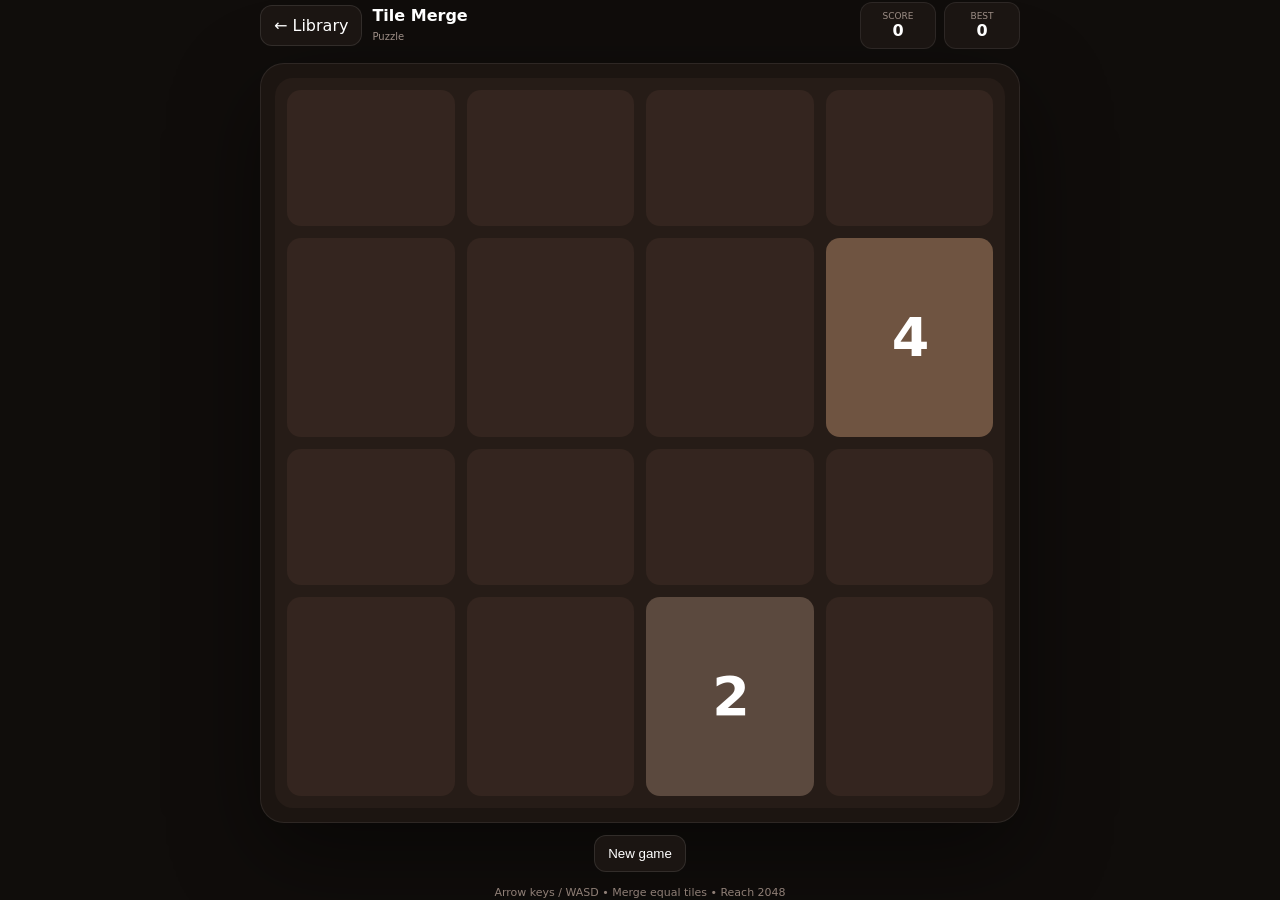
==== games/2048.html @ c939575b "Add Tile Merge puzzle game" ====
<!DOCTYPE html><html lang="en"><head><meta charset="UTF-8"><meta name="viewport" content="width=device-width,initial-scale=1"><title>Tile Merge • Games Unblocked</title><style>*{box-sizing:border-box}body{margin:0;background:#100d0b;color:#fff;font-family:Inter,system-ui,sans-serif;min-height:100vh;display:grid;place-items:center}.wrap{width:min(760px,calc(100% - 24px))}.top{display:flex;justify-content:space-between;align-items:center;margin-bottom:14px}.left{display:flex;gap:10px;align-items:center}.back,.btn{border:1px solid rgba(255,255,255,.1);background:#1b1512;color:#fff;border-radius:12px;padding:10px 13px;text-decoration:none;cursor:pointer}.title strong{display:block}.title span{font-size:10px;color:#9d8e86}.stats{display:flex;gap:8px}.stat{background:#1b1512;border:1px solid rgba(255,255,255,.08);border-radius:12px;padding:8px 12px;min-width:76px;text-align:center}.stat span{display:block;color:#9d8e86;font-size:9px}.board-wrap{border:1px solid rgba(255,255,255,.08);background:#1c1511;padding:14px;border-radius:24px;box-shadow:0 30px 90px rgba(0,0,0,.45)}.board{display:grid;grid-template-columns:repeat(4,1fr);gap:12px;aspect-ratio:1/1;background:#261c17;padding:12px;border-radius:18px}.cell{border-radius:14px;background:#34251f;display:grid;place-items:center;font-weight:900;font-size:clamp(24px,7vw,54px);letter-spacing:-.05em;color:#fff;transition:.1s}.v2{background:#5b493e}.v4{background:#6f5441}.v8{background:#c8753e}.v16{background:#dd6a34}.v32{background:#e54f38}.v64{background:#e9352e}.v128{background:#c39c3b}.v256{background:#d3a52f}.v512{background:#e0b62b}.v1024{background:#efc72e}.v2048{background:#ffd447;color:#2b210c;box-shadow:0 0 35px rgba(255,212,71,.35)}.hint{text-align:center;color:#8f7f76;font-size:11px;margin-top:14px}.actions{display:flex;justify-content:center;margin-top:12px}.overlay{position:fixed;inset:0;background:rgba(10,7,5,.68);backdrop-filter:blur(7px);display:none;place-items:center}.modal{background:#1c1511;border:1px solid rgba(255,255,255,.1);border-radius:20px;padding:28px;text-align:center;min-width:280px}.modal h1{margin:0 0 7px}.modal p{color:#9d8e86}.play{border:0;background:linear-gradient(135deg,#f6bd42,#ef7e3a);color:#29180b;font-weight:900;border-radius:12px;padding:12px 18px;cursor:pointer}@media(max-width:540px){.title{display:none}.board{gap:8px;padding:8px}.cell{border-radius:10px}}</style></head><body><main class="wrap"><div class="top"><div class="left"><a class="back" href="../index.html">← Library</a><div class="title"><strong>Tile Merge</strong><span>Puzzle</span></div></div><div class="stats"><div class="stat"><span>SCORE</span><strong id="score">0</strong></div><div class="stat"><span>BEST</span><strong id="best">0</strong></div></div></div><div class="board-wrap"><div id="board" class="board"></div></div><div class="actions"><button class="btn" id="restart">New game</button></div><div class="hint">Arrow keys / WASD • Merge equal tiles • Reach 2048</div></main><div class="overlay" id="overlay"><div class="modal"><h1>No more moves</h1><p id="final"></p><button class="play" id="again">Play again</button></div></div><script>const size=4,boardEl=document.getElementById('board'),scoreEl=document.getElementById('score'),bestEl=document.getElementById('best');let grid,score=0,best=+localStorage.getItem('gu-merge-best')||0;bestEl.textContent=best;function emptyGrid(){return Array.from({length:size},()=>Array(size).fill(0))}function empties(){const a=[];for(let r=0;r<size;r++)for(let c=0;c<size;c++)if(!grid[r][c])a.push([r,c]);return a}function addTile(){const e=empties();if(!e.length)return;const [r,c]=e[Math.floor(Math.random()*e.length)];grid[r][c]=Math.random()<.9?2:4}function start(){grid=emptyGrid();score=0;scoreEl.textContent=0;addTile();addTile();render();overlay.style.display='none'}function render(){boardEl.innerHTML='';for(let r=0;r<size;r++)for(let c=0;c<size;c++){const v=grid[r][c],d=document.createElement('div');d.className='cell '+(v?'v'+Math.min(v,2048):'');d.textContent=v||'';boardEl.appendChild(d)}}function compress(row){let arr=row.filter(Boolean),out=[];for(let i=0;i<arr.length;i++){if(arr[i]===arr[i+1]){const v=arr[i]*2;out.push(v);score+=v;i++}else out.push(arr[i])}while(out.length<size)out.push(0);return out}function same(a,b){return JSON.stringify(a)===JSON.stringify(b)}function transpose(m){return m[0].map((_,i)=>m.map(r=>r[i]))}function move(dir){const old=grid.map(r=>[...r]);if(dir==='left')grid=grid.map(compress);if(dir==='right')grid=grid.map(r=>compress([...r].reverse()).reverse());if(dir==='up'){grid=transpose(grid).map(compress);grid=transpose(grid)}if(dir==='down'){grid=transpose(grid).map(r=>compress([...r].reverse()).reverse());grid=transpose(grid)}if(!same(old,grid)){addTile();scoreEl.textContent=score;if(score>best){best=score;bestEl.textContent=best;localStorage.setItem('gu-merge-best',best)}render();if(!canMove())end()}}function canMove(){if(empties().length)return true;for(let r=0;r<size;r++)for(let c=0;c<size;c++){if(c<size-1&&grid[r][c]===grid[r][c+1])return true;if(r<size-1&&grid[r][c]===grid[r+1][c])return true}return false}function end(){final.textContent='Final score: '+score;overlay.style.display='grid'}document.addEventListener('keydown',e=>{const k=e.key.toLowerCase(),map={arrowleft:'left',a:'left',arrowright:'right',d:'right',arrowup:'up',w:'up',arrowdown:'down',s:'down'};if(map[k]){e.preventDefault();move(map[k])}});let sx=0,sy=0;boardEl.addEventListener('touchstart',e=>{sx=e.touches[0].clientX;sy=e.touches[0].clientY},{passive:true});boardEl.addEventListener('touchend',e=>{const dx=e.changedTouches[0].clientX-sx,dy=e.changedTouches[0].clientY-sy;if(Math.max(Math.abs(dx),Math.abs(dy))<30)return;move(Math.abs(dx)>Math.abs(dy)?(dx>0?'right':'left'):(dy>0?'down':'up'))},{passive:true});restart.onclick=start;again.onclick=start;start();</script></body></html>
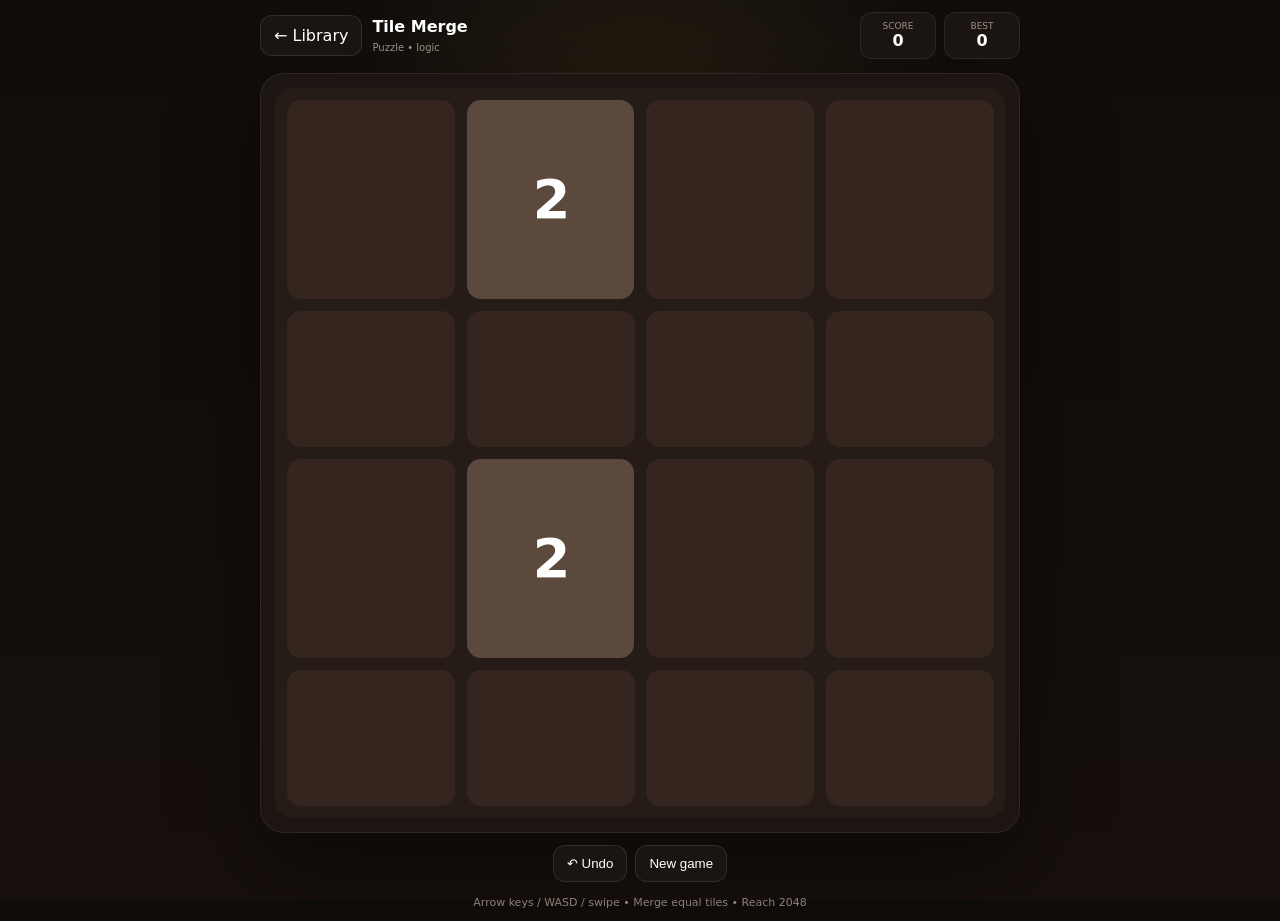
==== commit 55ea89f7: "Polish Tile Merge with undo, animations and robust input" ====
--- a/games/2048.html
+++ b/games/2048.html
@@ -1 +1,25 @@
-<!DOCTYPE html><html lang="en"><head><meta charset="UTF-8"><meta name="viewport" content="width=device-width,initial-scale=1"><title>Tile Merge • Games Unblocked</title><style>*{box-sizing:border-box}body{margin:0;background:#100d0b;color:#fff;font-family:Inter,system-ui,sans-serif;min-height:100vh;display:grid;place-items:center}.wrap{width:min(760px,calc(100% - 24px))}.top{display:flex;justify-content:space-between;align-items:center;margin-bottom:14px}.left{display:flex;gap:10px;align-items:center}.back,.btn{border:1px solid rgba(255,255,255,.1);background:#1b1512;color:#fff;border-radius:12px;padding:10px 13px;text-decoration:none;cursor:pointer}.title strong{display:block}.title span{font-size:10px;color:#9d8e86}.stats{display:flex;gap:8px}.stat{background:#1b1512;border:1px solid rgba(255,255,255,.08);border-radius:12px;padding:8px 12px;min-width:76px;text-align:center}.stat span{display:block;color:#9d8e86;font-size:9px}.board-wrap{border:1px solid rgba(255,255,255,.08);background:#1c1511;padding:14px;border-radius:24px;box-shadow:0 30px 90px rgba(0,0,0,.45)}.board{display:grid;grid-template-columns:repeat(4,1fr);gap:12px;aspect-ratio:1/1;background:#261c17;padding:12px;border-radius:18px}.cell{border-radius:14px;background:#34251f;display:grid;place-items:center;font-weight:900;font-size:clamp(24px,7vw,54px);letter-spacing:-.05em;color:#fff;transition:.1s}.v2{background:#5b493e}.v4{background:#6f5441}.v8{background:#c8753e}.v16{background:#dd6a34}.v32{background:#e54f38}.v64{background:#e9352e}.v128{background:#c39c3b}.v256{background:#d3a52f}.v512{background:#e0b62b}.v1024{background:#efc72e}.v2048{background:#ffd447;color:#2b210c;box-shadow:0 0 35px rgba(255,212,71,.35)}.hint{text-align:center;color:#8f7f76;font-size:11px;margin-top:14px}.actions{display:flex;justify-content:center;margin-top:12px}.overlay{position:fixed;inset:0;background:rgba(10,7,5,.68);backdrop-filter:blur(7px);display:none;place-items:center}.modal{background:#1c1511;border:1px solid rgba(255,255,255,.1);border-radius:20px;padding:28px;text-align:center;min-width:280px}.modal h1{margin:0 0 7px}.modal p{color:#9d8e86}.play{border:0;background:linear-gradient(135deg,#f6bd42,#ef7e3a);color:#29180b;font-weight:900;border-radius:12px;padding:12px 18px;cursor:pointer}@media(max-width:540px){.title{display:none}.board{gap:8px;padding:8px}.cell{border-radius:10px}}</style></head><body><main class="wrap"><div class="top"><div class="left"><a class="back" href="../index.html">← Library</a><div class="title"><strong>Tile Merge</strong><span>Puzzle</span></div></div><div class="stats"><div class="stat"><span>SCORE</span><strong id="score">0</strong></div><div class="stat"><span>BEST</span><strong id="best">0</strong></div></div></div><div class="board-wrap"><div id="board" class="board"></div></div><div class="actions"><button class="btn" id="restart">New game</button></div><div class="hint">Arrow keys / WASD • Merge equal tiles • Reach 2048</div></main><div class="overlay" id="overlay"><div class="modal"><h1>No more moves</h1><p id="final"></p><button class="play" id="again">Play again</button></div></div><script>const size=4,boardEl=document.getElementById('board'),scoreEl=document.getElementById('score'),bestEl=document.getElementById('best');let grid,score=0,best=+localStorage.getItem('gu-merge-best')||0;bestEl.textContent=best;function emptyGrid(){return Array.from({length:size},()=>Array(size).fill(0))}function empties(){const a=[];for(let r=0;r<size;r++)for(let c=0;c<size;c++)if(!grid[r][c])a.push([r,c]);return a}function addTile(){const e=empties();if(!e.length)return;const [r,c]=e[Math.floor(Math.random()*e.length)];grid[r][c]=Math.random()<.9?2:4}function start(){grid=emptyGrid();score=0;scoreEl.textContent=0;addTile();addTile();render();overlay.style.display='none'}function render(){boardEl.innerHTML='';for(let r=0;r<size;r++)for(let c=0;c<size;c++){const v=grid[r][c],d=document.createElement('div');d.className='cell '+(v?'v'+Math.min(v,2048):'');d.textContent=v||'';boardEl.appendChild(d)}}function compress(row){let arr=row.filter(Boolean),out=[];for(let i=0;i<arr.length;i++){if(arr[i]===arr[i+1]){const v=arr[i]*2;out.push(v);score+=v;i++}else out.push(arr[i])}while(out.length<size)out.push(0);return out}function same(a,b){return JSON.stringify(a)===JSON.stringify(b)}function transpose(m){return m[0].map((_,i)=>m.map(r=>r[i]))}function move(dir){const old=grid.map(r=>[...r]);if(dir==='left')grid=grid.map(compress);if(dir==='right')grid=grid.map(r=>compress([...r].reverse()).reverse());if(dir==='up'){grid=transpose(grid).map(compress);grid=transpose(grid)}if(dir==='down'){grid=transpose(grid).map(r=>compress([...r].reverse()).reverse());grid=transpose(grid)}if(!same(old,grid)){addTile();scoreEl.textContent=score;if(score>best){best=score;bestEl.textContent=best;localStorage.setItem('gu-merge-best',best)}render();if(!canMove())end()}}function canMove(){if(empties().length)return true;for(let r=0;r<size;r++)for(let c=0;c<size;c++){if(c<size-1&&grid[r][c]===grid[r][c+1])return true;if(r<size-1&&grid[r][c]===grid[r+1][c])return true}return false}function end(){final.textContent='Final score: '+score;overlay.style.display='grid'}document.addEventListener('keydown',e=>{const k=e.key.toLowerCase(),map={arrowleft:'left',a:'left',arrowright:'right',d:'right',arrowup:'up',w:'up',arrowdown:'down',s:'down'};if(map[k]){e.preventDefault();move(map[k])}});let sx=0,sy=0;boardEl.addEventListener('touchstart',e=>{sx=e.touches[0].clientX;sy=e.touches[0].clientY},{passive:true});boardEl.addEventListener('touchend',e=>{const dx=e.changedTouches[0].clientX-sx,dy=e.changedTouches[0].clientY-sy;if(Math.max(Math.abs(dx),Math.abs(dy))<30)return;move(Math.abs(dx)>Math.abs(dy)?(dx>0?'right':'left'):(dy>0?'down':'up'))},{passive:true});restart.onclick=start;again.onclick=start;start();</script></body></html>+<!DOCTYPE html>
+<html lang="en">
+<head>
+<meta charset="UTF-8"><meta name="viewport" content="width=device-width,initial-scale=1,maximum-scale=1,user-scalable=no"><meta name="theme-color" content="#100d0b"><title>Tile Merge • Games Unblocked</title>
+<style>
+*{box-sizing:border-box}body{margin:0;background:#100d0b;color:#fff;font-family:Inter,system-ui,sans-serif;min-height:100dvh;display:grid;place-items:center;overflow:hidden}.bg{position:fixed;inset:0;z-index:-1;background:radial-gradient(circle at 50% 20%,rgba(246,189,66,.11),transparent 34%),linear-gradient(#100d0b,#17100d)}.wrap{width:min(760px,calc(100% - 24px));padding:12px 0}.top{display:flex;justify-content:space-between;align-items:center;margin-bottom:14px;gap:10px}.left{display:flex;gap:10px;align-items:center}.back,.btn{border:1px solid rgba(255,255,255,.1);background:#1b1512;color:#fff;border-radius:12px;padding:10px 13px;text-decoration:none;cursor:pointer;transition:.2s}.back:hover,.btn:hover{background:#271d18;transform:translateY(-2px)}.title strong{display:block}.title span{font-size:10px;color:#9d8e86}.stats{display:flex;gap:8px}.stat{background:#1b1512;border:1px solid rgba(255,255,255,.08);border-radius:12px;padding:8px 12px;min-width:76px;text-align:center}.stat span{display:block;color:#9d8e86;font-size:9px}.board-wrap{border:1px solid rgba(255,255,255,.08);background:#1c1511;padding:14px;border-radius:24px;box-shadow:0 30px 90px rgba(0,0,0,.45)}.board{display:grid;grid-template-columns:repeat(4,1fr);gap:12px;aspect-ratio:1/1;background:#261c17;padding:12px;border-radius:18px;touch-action:none}.cell{border-radius:14px;background:#34251f;display:grid;place-items:center;font-weight:900;font-size:clamp(24px,7vw,54px);letter-spacing:-.05em;color:#fff;transition:transform .12s,background .2s;animation:appear .18s ease both}.cell.pop{animation:pop .22s cubic-bezier(.2,.9,.3,1.3)}.v2{background:#5b493e}.v4{background:#6f5441}.v8{background:#c8753e}.v16{background:#dd6a34}.v32{background:#e54f38}.v64{background:#e9352e}.v128{background:#c39c3b}.v256{background:#d3a52f}.v512{background:#e0b62b}.v1024{background:#efc72e}.v2048{background:#ffd447;color:#2b210c;box-shadow:0 0 35px rgba(255,212,71,.35)}.v4096,.v8192{background:linear-gradient(135deg,#ffdf63,#ff8d47);color:#281808;box-shadow:0 0 42px rgba(255,166,70,.35)}.hint{text-align:center;color:#8f7f76;font-size:11px;margin-top:14px}.actions{display:flex;justify-content:center;gap:8px;margin-top:12px}.overlay{position:fixed;inset:0;background:rgba(10,7,5,.72);backdrop-filter:blur(8px);display:none;place-items:center;z-index:10}.overlay.show{display:grid}.modal{background:#1c1511;border:1px solid rgba(255,255,255,.1);border-radius:20px;padding:28px;text-align:center;min-width:280px;box-shadow:0 30px 90px rgba(0,0,0,.5);animation:modal .25s ease}.modal h1{margin:0 0 7px}.modal p{color:#9d8e86}.play{border:0;background:linear-gradient(135deg,#f6bd42,#ef7e3a);color:#29180b;font-weight:900;border-radius:12px;padding:12px 18px;cursor:pointer}.score-bump{animation:score .2s ease}@keyframes appear{from{opacity:0;transform:scale(.82)}to{opacity:1;transform:scale(1)}}@keyframes pop{0%{transform:scale(.86)}60%{transform:scale(1.12)}100%{transform:scale(1)}}@keyframes modal{from{opacity:0;transform:translateY(10px) scale(.97)}}@keyframes score{50%{transform:scale(1.14);color:#ffd447}}@media(max-width:540px){.title{display:none}.board{gap:8px;padding:8px}.cell{border-radius:10px}.stat{min-width:58px;padding:8px}.stats{gap:5px}.hint{font-size:9px}.btn{padding:9px 11px}}
+</style></head>
+<body><div class="bg"></div><main class="wrap"><div class="top"><div class="left"><a class="back" href="../index.html">← Library</a><div class="title"><strong>Tile Merge</strong><span>Puzzle • logic</span></div></div><div class="stats"><div class="stat"><span>SCORE</span><strong id="score">0</strong></div><div class="stat"><span>BEST</span><strong id="best">0</strong></div></div></div><div class="board-wrap"><div id="board" class="board"></div></div><div class="actions"><button class="btn" id="undo">↶ Undo</button><button class="btn" id="restart">New game</button></div><div class="hint">Arrow keys / WASD / swipe • Merge equal tiles • Reach 2048</div></main><div class="overlay" id="overlay"><div class="modal"><h1 id="modalTitle">No more moves</h1><p id="final"></p><button class="play" id="again">Play again</button></div></div>
+<script>
+(()=>{'use strict';
+const SIZE=4,boardEl=document.getElementById('board'),scoreEl=document.getElementById('score'),bestEl=document.getElementById('best'),overlay=document.getElementById('overlay'),finalEl=document.getElementById('final'),modalTitle=document.getElementById('modalTitle');let grid,score=0,best=Number(localStorage.getItem('gu-merge-best'))||0,previous=null,newCells=new Set(),mergedCells=new Set(),won=false,touchStart=null;bestEl.textContent=best;
+const copy=m=>m.map(r=>[...r]);const emptyGrid=()=>Array.from({length:SIZE},()=>Array(SIZE).fill(0));
+function empties(){const out=[];for(let r=0;r<SIZE;r++)for(let c=0;c<SIZE;c++)if(!grid[r][c])out.push([r,c]);return out}
+function addTile(){const cells=empties();if(!cells.length)return;const [r,c]=cells[Math.floor(Math.random()*cells.length)];grid[r][c]=Math.random()<.9?2:4;newCells.add(`${r}-${c}`)}
+function saveBest(){if(score>best){best=score;bestEl.textContent=String(best);localStorage.setItem('gu-merge-best',String(best))}}
+function start(){grid=emptyGrid();score=0;previous=null;won=false;newCells.clear();mergedCells.clear();scoreEl.textContent='0';addTile();addTile();render();overlay.classList.remove('show')}
+function render(){boardEl.innerHTML='';for(let r=0;r<SIZE;r++)for(let c=0;c<SIZE;c++){const v=grid[r][c],cell=document.createElement('div');const cap=v?Math.min(v,8192):0;cell.className=`cell ${v?'v'+cap:''} ${(newCells.has(`${r}-${c}`)||mergedCells.has(`${r}-${c}`))?'pop':''}`;cell.textContent=v||'';cell.setAttribute('aria-label',v?`Tile ${v}`:'Empty tile');boardEl.appendChild(cell)}newCells.clear();mergedCells.clear()}
+function compress(row,rowIndex,vertical=false){const entries=row.map((v,i)=>({v,i})).filter(e=>e.v);const out=[];for(let i=0;i<entries.length;i++){if(entries[i+1]&&entries[i].v===entries[i+1].v){const value=entries[i].v*2;out.push(value);score+=value;i++}else out.push(entries[i].v)}while(out.length<SIZE)out.push(0);return out}
+const transpose=m=>m[0].map((_,i)=>m.map(r=>r[i]));const same=(a,b)=>a.every((r,ri)=>r.every((v,ci)=>v===b[ri][ci]));
+function move(dir){const old=copy(grid),oldScore=score;previous={grid:old,score:oldScore};mergedCells.clear();if(dir==='left')grid=grid.map((r,ri)=>compress(r,ri));if(dir==='right')grid=grid.map((r,ri)=>compress([...r].reverse(),ri).reverse());if(dir==='up'){grid=transpose(grid).map((r,ri)=>compress(r,ri,true));grid=transpose(grid)}if(dir==='down'){grid=transpose(grid).map((r,ri)=>compress([...r].reverse(),ri,true).reverse());grid=transpose(grid)}if(same(old,grid)){previous=null;score=oldScore;return}for(let r=0;r<SIZE;r++)for(let c=0;c<SIZE;c++)if(grid[r][c]&&grid[r][c]!==old[r][c])mergedCells.add(`${r}-${c}`);addTile();scoreEl.textContent=String(score);scoreEl.classList.remove('score-bump');void scoreEl.offsetWidth;scoreEl.classList.add('score-bump');saveBest();render();if(!won&&grid.some(row=>row.some(v=>v>=2048))){won=true;modalTitle.textContent='2048 reached!';finalEl.textContent=`Score: ${score}. You can keep playing after closing this.`;overlay.classList.add('show');document.getElementById('again').textContent='Keep playing'}else if(!canMove())end()}
+function canMove(){if(empties().length)return true;for(let r=0;r<SIZE;r++)for(let c=0;c<SIZE;c++){if(c<SIZE-1&&grid[r][c]===grid[r][c+1])return true;if(r<SIZE-1&&grid[r][c]===grid[r+1][c])return true}return false}
+function end(){modalTitle.textContent='No more moves';finalEl.textContent=`Final score: ${score} • Best: ${best}`;document.getElementById('again').textContent='Play again';overlay.classList.add('show')}
+function undo(){if(!previous)return;grid=copy(previous.grid);score=previous.score;scoreEl.textContent=String(score);previous=null;newCells.clear();mergedCells.clear();render()}
+const mapping={arrowleft:'left',a:'left',arrowright:'right',d:'right',arrowup:'up',w:'up',arrowdown:'down',s:'down'};document.addEventListener('keydown',e=>{const dir=mapping[e.key.toLowerCase()];if(dir){e.preventDefault();move(dir)}if((e.ctrlKey||e.metaKey)&&e.key.toLowerCase()==='z'){e.preventDefault();undo()}});boardEl.addEventListener('pointerdown',e=>{touchStart={x:e.clientX,y:e.clientY}});boardEl.addEventListener('pointerup',e=>{if(!touchStart)return;const dx=e.clientX-touchStart.x,dy=e.clientY-touchStart.y;touchStart=null;if(Math.max(Math.abs(dx),Math.abs(dy))<28)return;move(Math.abs(dx)>Math.abs(dy)?(dx>0?'right':'left'):(dy>0?'down':'up'))});document.getElementById('restart').onclick=start;document.getElementById('undo').onclick=undo;document.getElementById('again').onclick=()=>{if(won&&canMove()){overlay.classList.remove('show')}else start()};start();})();
+</script></body></html>
